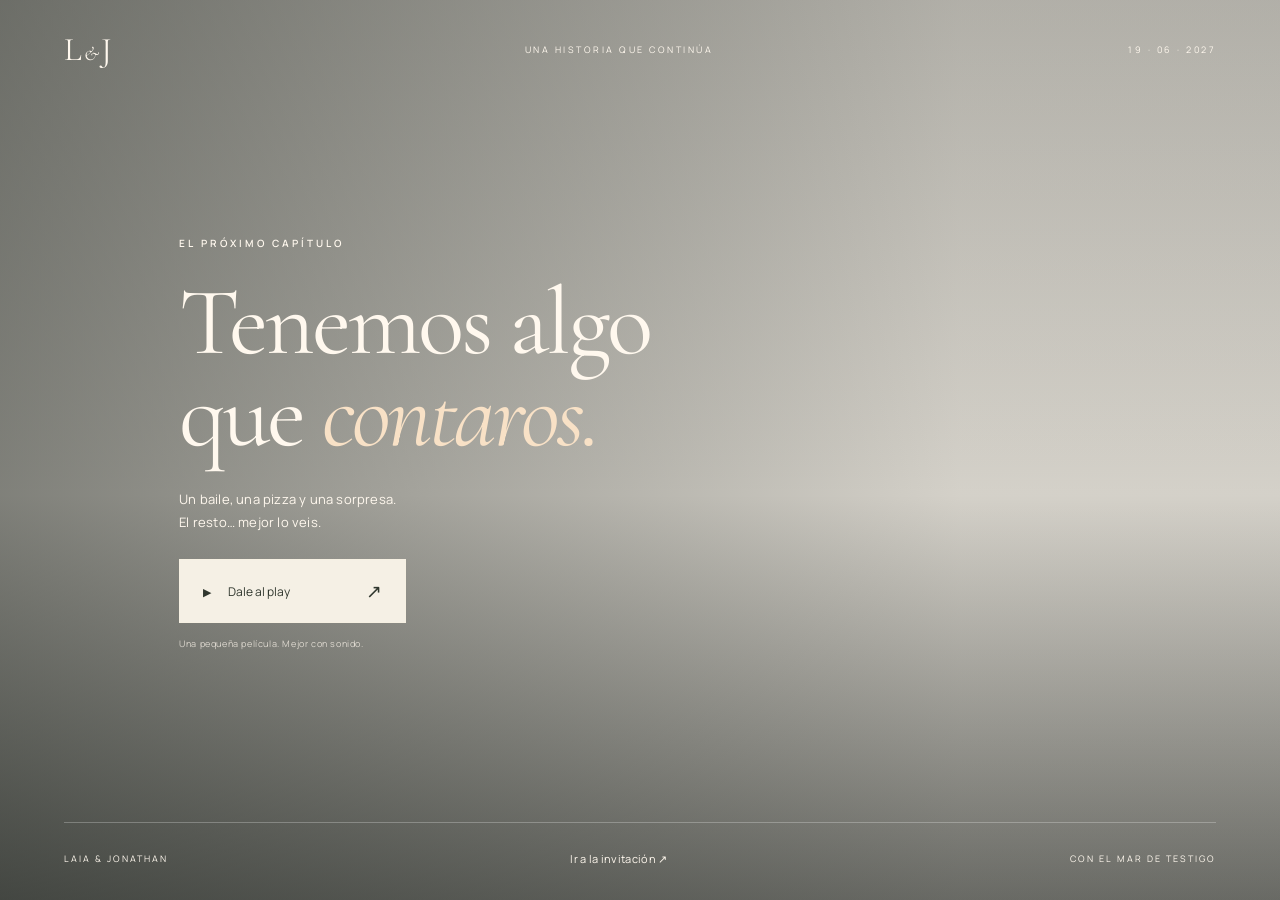
==== index.template.html @ 90f42633 "Preparar invitación para Vercel con vídeo de alta calidad" ====
<!doctype html>
<html lang="es">
<head>
  <meta charset="utf-8"><meta name="viewport" content="width=device-width,initial-scale=1">
  <title>¡Estáis invitados a una fiesta de cumpleaños!</title>
  <meta name="description" content="El 19 de junio de 2027 tenemos algo que celebrar. Entrad para descubrir todos los detalles. ¡Os esperamos!">
  <meta property="og:type" content="website">
  <meta property="og:locale" content="es_ES">
  <meta property="og:site_name" content="Una fiesta para recordar">
  <meta property="og:title" content="¡Estáis invitados a una fiesta de cumpleaños! 🎉">
  <meta property="og:description" content="El 19 de junio de 2027 tenemos algo que celebrar. Entrad para descubrir todos los detalles. ¡Os esperamos!">
  <meta property="og:url" content="__SITE_ORIGIN__/?fiesta=cumple">
  <meta property="og:image" content="__SITE_ORIGIN__/assets/fiesta-preview.jpg">
  <meta property="og:image:secure_url" content="__SITE_ORIGIN__/assets/fiesta-preview.jpg">
  <meta property="og:image:type" content="image/jpeg">
  <meta property="og:image:width" content="1200">
  <meta property="og:image:height" content="675">
  <meta property="og:image:alt" content="Una playa al atardecer: el escenario de una celebración especial.">
  <meta name="twitter:card" content="summary_large_image">
  <meta name="twitter:title" content="¡Estáis invitados a una fiesta de cumpleaños! 🎉">
  <meta name="twitter:description" content="El 19 de junio de 2027 tenemos algo que celebrar. Entrad para descubrir todos los detalles. ¡Os esperamos!">
  <meta name="twitter:image" content="__SITE_ORIGIN__/assets/fiesta-preview.jpg">
  <meta name="robots" content="noindex, nofollow">
  <meta name="theme-color" content="#292a23"><link rel="icon" href="data:image/svg+xml,%3Csvg xmlns='http://www.w3.org/2000/svg' viewBox='0 0 80 80'%3E%3Crect width='80' height='80' rx='40' fill='%23292a23'/%3E%3Ctext x='40' y='52' text-anchor='middle' font-family='serif' font-size='38' fill='%23f5efdf'%3ELJ%3C/text%3E%3C/svg%3E">
  <link rel="stylesheet" href="style.css"><script src="config.js" defer></script><script src="vendor/hls.min.js" defer></script><script src="app.js" defer></script>
</head>
<body>
<section class="welcome" id="welcome" aria-label="Bienvenida">
  <div class="shade"></div>
  <header class="intro-header"><a class="monogram" href="#" aria-label="Laia y Jonathan">L<span>&</span>J</a><span>UNA HISTORIA QUE CONTINÚA</span><span class="header-date">19 · 06 · 2027</span></header>
  <div class="intro-copy"><p class="eyebrow">EL PRÓXIMO CAPÍTULO</p><h1>Tenemos algo<br>que <em>contaros.</em></h1><p class="intro-description">Un baile, una pizza y una sorpresa.<br>El resto… mejor lo veis.</p><button class="play-button" id="start"><span class="play-icon" aria-hidden="true">▶</span> Dale al play <span class="button-arrow" aria-hidden="true">↗</span></button><p class="sound-note">Una pequeña película. Mejor con sonido.</p></div>
  <footer class="intro-footer"><span>LAIA & JONATHAN</span><button class="text-button" id="skip-intro">Ir a la invitación <span aria-hidden="true">↗</span></button><span class="footer-coordinate">CON EL MAR DE TESTIGO</span></footer>
</section>
<main id="invitation" hidden>
  <nav class="main-nav"><a class="monogram" href="#home" aria-label="Inicio">L<span>&</span>J</a><div><a href="#story">Nuestra historia</a><a href="#day">El gran día</a><button class="text-button" id="replay-nav">Ver película ↗</button></div></nav>
  <section class="announcement" id="home"><p class="eyebrow">AHORA SÍ, ES OFICIAL</p><h2>Laia <em>&</em><br>Jonathan</h2><div class="announcement-bottom"><span>Nos casamos.</span><p>Y de todas las cosas bonitas de ese día,<br>una será compartirlo con vosotros.</p></div><div class="date-line"><span>SÁBADO</span><strong>19.06.2027</strong><span>GUARDAD LA FECHA</span></div><a class="scroll-link" href="#story">Aquí empieza lo bueno ↓</a></section>
  <section class="story section" id="story"><div><p class="eyebrow">MUY NOSOTROS</p><h2>Un baile.<br>Una pizza.<br><em>Un sí para siempre.</em></h2></div><div class="story-text"><p>No necesitábamos un gran escenario. Solo la playa, algo que bailar y una pizza para compartir.</p><p>Así os lo queríamos contar. Y así queremos celebrar lo que viene: con alegría, con los nuestros y con muchas ganas de pasarlo bien.</p><button class="outline-button" id="replay-story">▶ Volver a ver nuestra película</button></div></section>
  <section class="photo-break" aria-label="Nuestra playa al atardecer"><p>Hay momentos que lo cambian todo.</p><span>ESTE ES UNO DE ELLOS.</span></section>
  <section class="day section" id="day"><p class="eyebrow">UNA FECHA, MUCHAS GANAS</p><h2>Nos vemos<br>el <em>19 de junio.</em></h2><div class="day-layout"><div class="calendar"><span>JUNIO 2027</span><strong>19</strong><span>SÁBADO</span><a class="outline-button" href="boda.ics" download>Guardar en el calendario ↗</a></div><div class="day-details"><article><span class="detail-number">01</span><div><h3>El lugar</h3><p id="venue-copy">Estamos preparando un día muy especial. Pronto os contaremos dónde lo celebraremos.</p><a id="map-link" class="detail-link" hidden target="_blank" rel="noopener">Cómo llegar ↗</a></div></article><article><span class="detail-number">02</span><div><h3>Un día para recordar</h3><div class="arrival-times"><div><strong>18:00</strong><span>Llegada de invitados</span></div><div><strong>18:30</strong><span>La ceremonia</span></div></div><p id="schedule-copy">El horario y la información para acompañarnos estarán aquí en cuanto lo tengamos todo listo.</p></div></article><article><span class="detail-number">03</span><div><h3>¿Nos acompañáis?</h3><p id="rsvp-copy">Más adelante podréis confirmar vuestra asistencia desde aquí. De momento, ¡reservad la fecha!</p><a id="rsvp-link" class="outline-button rsvp-button" hidden target="_blank" rel="noopener">¡Nos apuntamos! ↗</a></div></article></div></div></section>
  <footer class="closing"><p class="eyebrow">LO MEJOR ESTÁ POR VENIR</p><p class="closing-title">Con vosotros,<br><em>todavía mejor.</em></p><span>LAIA & JONATHAN · 19.06.2027</span><button class="text-button" id="back-cover">Volver al principio ↑</button></footer>
</main>
<dialog id="cinema" aria-label="Nuestra película"><div class="cinema-bar"><span>LAIA & JONATHAN · NUESTRA PELÍCULA</span><button id="close-cinema" aria-label="Cerrar vídeo">Cerrar ✕</button></div><div class="orientation" id="orientation"><div class="phone" aria-hidden="true">↻</div><p class="eyebrow">PONEOS CÓMODOS</p><h2>Girad el móvil.<br><em>Empieza lo nuestro.</em></h2><p>Mejor en horizontal y con el sonido activado.</p><button class="light-button" id="play-now">Ver la película ▶</button><button class="text-button" id="vertical">Continuar en vertical</button></div><div class="video-wrap" id="video-wrap" hidden><video id="film" controls playsinline preload="none" poster="assets/playa.png"></video><p class="video-error" id="video-error" hidden>La película todavía no está disponible. Pronto podréis verla aquí.</p></div><div class="cinema-next"><button class="text-button" id="continue">Descubrir la invitación →</button></div></dialog>
<noscript><div class="no-script">Laia y Jonathan · Nos casamos el 19 de junio de 2027. Activa JavaScript para ver la película y la invitación completa.</div></noscript>
</body></html>
---- style.css ----
@import url('https://fonts.googleapis.com/css2?family=Cormorant+Garamond:ital,wght@0,400;0,500;0,600;1,400;1,500&family=Manrope:wght@400;500;600;700&display=swap');
:root{--cream:#f5f1e8;--ink:#30372e;--muted:#77796e;--line:#d7d7c9;--serif:'Cormorant Garamond',Georgia,serif;--sans:'Manrope',Arial,sans-serif}*{box-sizing:border-box}html{scroll-behavior:smooth;scroll-padding-top:90px}body{margin:0;background:var(--cream);color:var(--ink);font-family:var(--sans);font-size:14px}button,a{-webkit-tap-highlight-color:transparent}button{font:inherit;cursor:pointer}a{color:inherit;text-decoration:none}button:focus-visible,a:focus-visible{outline:2px solid #bd8159;outline-offset:6px}button{border:0}button:disabled{opacity:.5}p{line-height:1.8}h1,h2,h3,p{margin-top:0}h1,h2,h3{font-weight:400}em{font-weight:400}.welcome{height:100svh;min-height:640px;position:relative;background:url('assets/playa.png') center/cover;color:#fff8ee;display:flex;flex-direction:column;justify-content:space-between;padding:30px 5vw 26px;isolation:isolate}.shade{position:absolute;inset:0;z-index:-1;background:linear-gradient(90deg,rgba(20,25,21,.52),rgba(23,24,22,.15) 75%),linear-gradient(0deg,rgba(16,21,18,.55),transparent 45%,rgba(20,24,20,.18))}.intro-header{display:flex;align-items:center;justify-content:space-between;font-size:9px;letter-spacing:2.5px}.monogram{font-family:var(--serif);font-size:33px;letter-spacing:-2px;white-space:nowrap}.monogram span{font-size:20px;font-style:italic;margin:0 4px}.intro-copy{margin:35px 0 30px 9vw;max-width:700px}.eyebrow{font-size:10px;letter-spacing:3px;font-weight:600;margin-bottom:25px}h1{font-family:var(--serif);font-size:clamp(68px,7.5vw,120px);line-height:.95;letter-spacing:-3px;margin-bottom:28px}h1 em{color:#f8e1c6}.intro-description{font-size:13px;line-height:1.8;letter-spacing:.2px;margin-bottom:25px}.play-button{display:flex;gap:17px;align-items:center;border:1px solid #f8efdb66;color:var(--ink);background:#f5f0e5;padding:18px 23px;min-width:227px;text-align:left;font-size:12px}.play-button:hover{background:#fff}.play-icon{font-size:11px}.button-arrow{margin-left:auto;font-size:19px}.sound-note{font-size:9px;letter-spacing:.6px;opacity:.75;margin-top:13px}.intro-footer{display:flex;justify-content:space-between;align-items:center;font-size:9px;letter-spacing:2px;border-top:1px solid #ffffff40;padding-top:20px}.text-button{background:transparent;color:inherit;padding:8px 0;font-size:11px;letter-spacing:.3px}.intro-footer .text-button{color:#fff8ee}.text-button:hover{text-decoration:underline;text-underline-offset:5px}.main-nav{display:flex;align-items:center;justify-content:space-between;padding:20px 6vw;border-bottom:1px solid var(--line);background:var(--cream)}.main-nav>div{display:flex;gap:28px;align-items:center;font-size:11px}.announcement{padding:85px 12vw 40px}.announcement>.eyebrow{text-align:center}.announcement h2{font-family:var(--serif);font-size:clamp(80px,12vw,170px);line-height:.86;letter-spacing:-4px;margin:45px 0 40px;text-align:center}.announcement h2 em{font-size:.68em;color:#a78462}.announcement-bottom{display:flex;justify-content:space-between;align-items:center;max-width:820px;margin:50px auto 45px}.announcement-bottom>span{font-family:var(--serif);font-size:35px;font-style:italic}.announcement-bottom p{font-size:12px;margin:0}.date-line{border-block:1px solid var(--line);padding:25px 0;display:flex;align-items:center;justify-content:space-between}.date-line span{font-size:9px;letter-spacing:2px}.date-line strong{font-family:var(--serif);font-size:43px;font-weight:400;letter-spacing:2px}.scroll-link{display:block;text-align:center;font-size:10px;margin:35px 0 0;color:var(--muted)}.section{padding:100px 12vw}.section h2{font-family:var(--serif);font-size:clamp(48px,5vw,75px);line-height:1.02;letter-spacing:-1.5px}.story{display:grid;grid-template-columns:1.1fr 1fr;gap:9vw}.story h2{margin-bottom:0}.story-text{padding-top:50px;font-size:13px;color:#62675c}.story-text p{max-width:400px}.outline-button{display:inline-flex;align-items:center;justify-content:center;padding:17px 22px;border:1px solid #a6ac9c;background:transparent;color:var(--ink);font-size:10px;margin-top:17px}.outline-button:hover{background:#e8e9de}.photo-break{height:480px;background:linear-gradient(#1b241c20,#1b241c66),url('assets/playa.png') center 48%/cover;display:flex;flex-direction:column;justify-content:flex-end;align-items:center;color:#fff5e7;padding:50px 20px}.photo-break p{font-family:var(--serif);font-size:clamp(29px,3.5vw,52px);margin-bottom:13px;font-style:italic}.photo-break span{font-size:9px;letter-spacing:3px}.day>.eyebrow{color:var(--muted)}.day-layout{display:grid;grid-template-columns:1fr 1.3fr;gap:10vw;margin-top:50px}.calendar{border:1px solid var(--line);display:flex;flex-direction:column;align-items:center;padding:35px 22px;align-self:start}.calendar>span{font-size:10px;letter-spacing:3px}.calendar strong{font-family:var(--serif);font-size:140px;line-height:1.25;font-weight:400}.calendar .outline-button{margin-top:30px}.day-details article{display:flex;gap:20px;border-bottom:1px solid var(--line);padding:25px 0}.day-details article:first-child{padding-top:0}.detail-number{font-family:var(--serif);font-style:italic;font-size:20px;color:#999e8f}.day-details h3{font-family:var(--serif);font-size:29px;margin-bottom:10px}.day-details p{font-size:12px;color:#73796b;margin-bottom:0}.detail-link{display:inline-block;margin-top:15px;border-bottom:1px solid;font-size:11px}.closing{background:#303a30;color:var(--cream);padding:70px 20px 35px;text-align:center}.closing-title{font-family:var(--serif);font-size:clamp(50px,7vw,90px);line-height:1;margin-bottom:40px}.closing>span{display:block;font-size:9px;letter-spacing:3px}.closing .text-button{display:block;margin:30px auto 0;font-size:9px;color:#bbc3b4}dialog{border:0;padding:0;width:100vw;max-width:none;height:100dvh;max-height:none;color:var(--cream);background:#171d18;margin:0}dialog::backdrop{background:#171d18}.cinema-bar{position:absolute;top:0;width:100%;padding:24px 5vw;display:flex;justify-content:space-between;align-items:center;font-size:9px;letter-spacing:1.5px;z-index:2}.cinema-bar button{color:inherit;background:none;font-size:11px;padding:10px}.orientation{height:100%;display:flex;flex-direction:column;align-items:center;justify-content:center;text-align:center;padding:75px 20px}.phone{width:37px;height:60px;border:1px solid #b8bea6;border-radius:7px;margin-bottom:28px;display:grid;place-items:center;font-size:24px;transform:rotate(90deg)}.orientation .eyebrow{font-size:8px;margin-bottom:20px}.orientation h2{font-family:var(--serif);font-size:clamp(38px,5vw,65px);line-height:1.05;margin-bottom:20px}.orientation>p:not(.eyebrow){font-size:11px;color:#b1b6aa}.light-button{background:var(--cream);color:var(--ink);padding:16px 24px;margin:15px 0}.orientation>.text-button{font-size:10px;color:#a9afa2}.video-wrap{height:100%;padding:70px 4vw 65px;position:relative}.video-wrap video{display:block;width:100%;height:100%;object-fit:contain}.video-error{position:absolute;bottom:80px;left:10%;right:10%;text-align:center;background:#171d18e8;padding:25px;font-size:13px}.cinema-next{position:absolute;bottom:15px;left:0;width:100%;text-align:center}.no-script{position:fixed;bottom:0;background:var(--cream);color:var(--ink);padding:20px}[hidden]{display:none!important}body.modal-open{overflow:hidden}@media(max-width:700px){.welcome{padding:22px 25px;min-height:590px;background-position:37% center}.shade{background:linear-gradient(90deg,#151e1850,#151e1820),linear-gradient(0deg,#15201990,transparent 80%)}.intro-header>span:not(.header-date){display:none}.intro-header{font-size:8px}.intro-copy{margin:40px 0 30px}.intro-copy h1{font-size:68px;letter-spacing:-2px}.intro-description{font-size:12px}.intro-footer{font-size:8px;letter-spacing:1px}.footer-coordinate{display:none}.play-button{padding:17px 20px}.main-nav{padding:17px 23px}.main-nav>div{gap:17px;font-size:10px}.main-nav>div>a:first-child{display:none}.main-nav .text-button{font-size:10px}.announcement{padding:65px 25px 25px}.announcement h2{font-size:91px;letter-spacing:-2px}.announcement-bottom{display:block;text-align:center;margin:35px 0}.announcement-bottom>span{display:block;font-size:30px;margin-bottom:15px}.announcement-bottom p{font-size:11px}.date-line{gap:10px;padding:22px 0}.date-line strong{font-size:31px;letter-spacing:0}.date-line span{font-size:7px;letter-spacing:1px}.section{padding:65px 27px}.story{grid-template-columns:1fr;gap:30px}.story-text{padding-top:0}.story-text p{max-width:none}.section h2{font-size:51px}.photo-break{height:340px;background-position:35% center;text-align:center;padding:35px 20px}.photo-break p{font-size:32px;line-height:1.1}.day-layout{grid-template-columns:1fr;gap:40px}.calendar{max-width:340px;width:100%;margin:auto}.closing{padding-top:55px}.cinema-bar{font-size:7px;letter-spacing:1px}.video-wrap{padding-inline:0}.video-error{left:5%;right:5%;font-size:11px}}@media(max-height:500px) and (orientation:landscape){.welcome{min-height:500px}.orientation{padding:55px 20px 45px}.orientation .phone{display:none}.orientation .eyebrow{margin-bottom:10px}.orientation h2{font-size:32px;margin-bottom:8px}.orientation .light-button{margin:0;padding:12px 20px}.orientation>p:not(.eyebrow){margin-bottom:10px}.cinema-bar{padding:8px 20px}.video-wrap{padding:42px 0}.cinema-next{bottom:3px}}@media(prefers-reduced-motion:reduce){html{scroll-behavior:auto}}
.video-wrap{padding-bottom:115px}.video-quality{position:absolute;bottom:60px;left:4vw;right:4vw;display:flex;align-items:center;justify-content:center;gap:16px;flex-wrap:wrap;font-size:10px;color:#c8cebf}.video-quality label{font-size:9px}.video-quality select{font:inherit;color:#f5f1e8;background:#303a30;border:1px solid #75816e;border-radius:0;padding:9px;max-width:100%}.video-quality a{text-decoration:underline;text-underline-offset:4px}.video-quality [role=status]:not(:empty){width:100%;text-align:center;font-size:9px}.video-error{bottom:135px}@media(max-width:700px){.video-quality{gap:10px;bottom:65px}.video-quality label{display:none}.video-wrap{padding-bottom:155px}.video-error{bottom:165px}}@media(max-height:500px) and (orientation:landscape){.video-wrap{padding-bottom:100px}.video-quality{bottom:36px;gap:10px}.video-quality label{display:none}.video-quality select{padding:4px}.video-quality [role=status]:not(:empty){font-size:8px}.video-error{bottom:105px}}
.arrival-times{display:flex;gap:32px;margin:20px 0}.arrival-times>div{display:flex;flex-direction:column;gap:5px}.arrival-times strong{font-family:var(--serif);font-size:38px;font-weight:400;line-height:1}.arrival-times span{font-size:10px;color:#73796b}.rsvp-button{background:var(--ink);color:var(--cream);border-color:var(--ink);font-size:12px;min-height:48px;padding:16px 25px;letter-spacing:.3px}.rsvp-button:hover{background:#46503e}
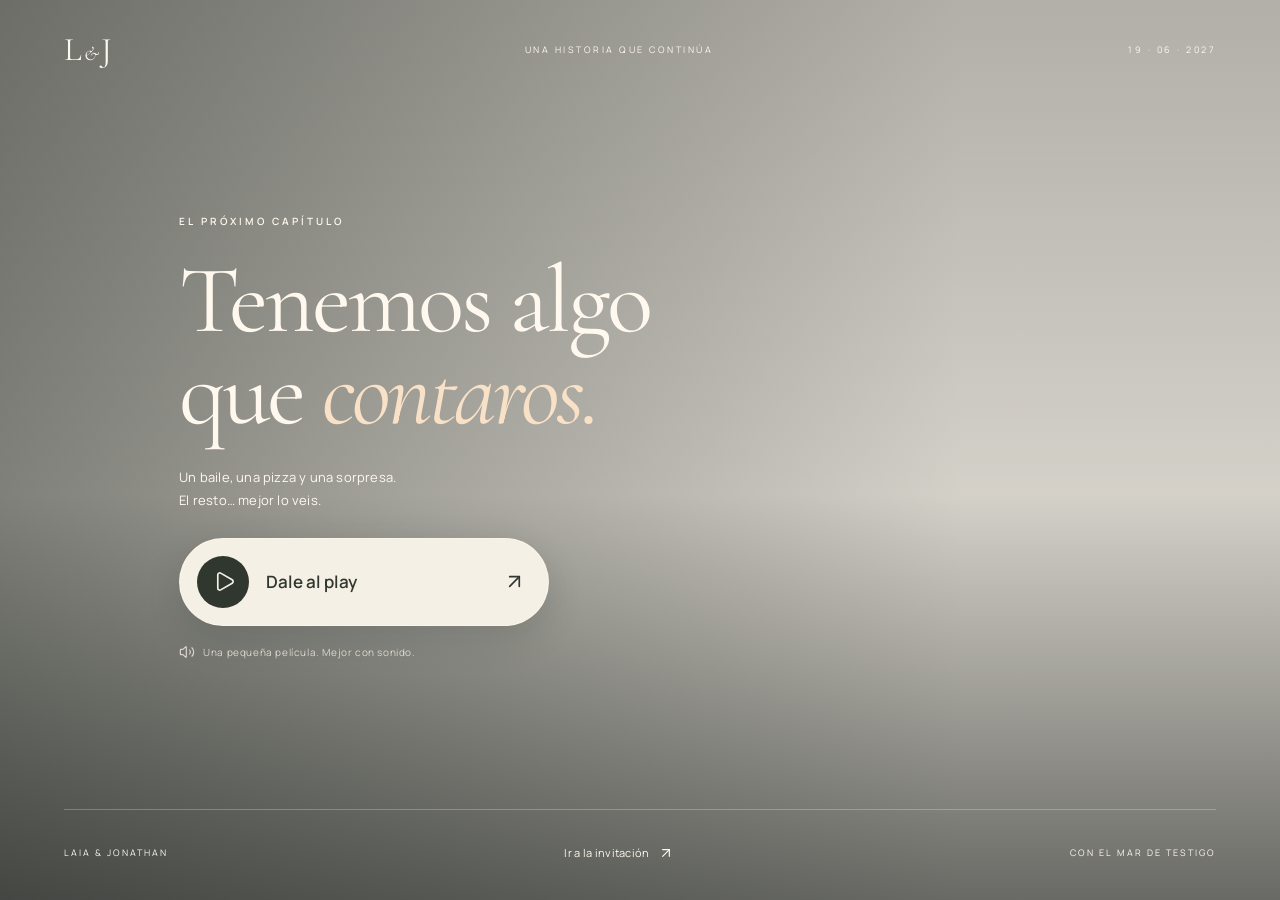
==== commit 5a2e3793: "Mejorar botones e iconos y reproducir el vídeo a pantalla completa" ====
--- a/index.template.html
+++ b/index.template.html
@@ -28,17 +28,17 @@
 <section class="welcome" id="welcome" aria-label="Bienvenida">
   <div class="shade"></div>
   <header class="intro-header"><a class="monogram" href="#" aria-label="Laia y Jonathan">L<span>&</span>J</a><span>UNA HISTORIA QUE CONTINÚA</span><span class="header-date">19 · 06 · 2027</span></header>
-  <div class="intro-copy"><p class="eyebrow">EL PRÓXIMO CAPÍTULO</p><h1>Tenemos algo<br>que <em>contaros.</em></h1><p class="intro-description">Un baile, una pizza y una sorpresa.<br>El resto… mejor lo veis.</p><button class="play-button" id="start"><span class="play-icon" aria-hidden="true">▶</span> Dale al play <span class="button-arrow" aria-hidden="true">↗</span></button><p class="sound-note">Una pequeña película. Mejor con sonido.</p></div>
-  <footer class="intro-footer"><span>LAIA & JONATHAN</span><button class="text-button" id="skip-intro">Ir a la invitación <span aria-hidden="true">↗</span></button><span class="footer-coordinate">CON EL MAR DE TESTIGO</span></footer>
+  <div class="intro-copy"><p class="eyebrow">EL PRÓXIMO CAPÍTULO</p><h1>Tenemos algo<br>que <em>contaros.</em></h1><p class="intro-description">Un baile, una pizza y una sorpresa.<br>El resto… mejor lo veis.</p><button class="play-button" id="start"><span class="play-disc"><svg xmlns="http://www.w3.org/2000/svg" width="24" height="24" viewBox="0 0 24 24" fill="none" stroke="currentColor" stroke-width="1.75" stroke-linecap="round" stroke-linejoin="round" class="icon icon-play " aria-hidden="true" focusable="false"><path d="M5 5a2 2 0 0 1 3.008-1.728l11.997 6.998a2 2 0 0 1 .003 3.458l-12 7A2 2 0 0 1 5 19z" /></svg></span><span class="play-text">Dale al play</span><span class="button-arrow"><svg xmlns="http://www.w3.org/2000/svg" width="24" height="24" viewBox="0 0 24 24" fill="none" stroke="currentColor" stroke-width="1.75" stroke-linecap="round" stroke-linejoin="round" class="icon icon-arrow-up-right " aria-hidden="true" focusable="false"><path d="M7 7h10v10" /> <path d="M7 17 17 7" /></svg></span></button><p class="sound-note"><svg xmlns="http://www.w3.org/2000/svg" width="24" height="24" viewBox="0 0 24 24" fill="none" stroke="currentColor" stroke-width="1.75" stroke-linecap="round" stroke-linejoin="round" class="icon icon-volume-2 " aria-hidden="true" focusable="false"><path d="M11 4.702a.705.705 0 0 0-1.203-.498L6.413 7.587A1.4 1.4 0 0 1 5.416 8H3a1 1 0 0 0-1 1v6a1 1 0 0 0 1 1h2.416a1.4 1.4 0 0 1 .997.413l3.383 3.384A.705.705 0 0 0 11 19.298z" /> <path d="M16 9a5 5 0 0 1 0 6" /> <path d="M19.364 18.364a9 9 0 0 0 0-12.728" /></svg><span>Una pequeña película. Mejor con sonido.</span></p></div>
+  <footer class="intro-footer"><span>LAIA & JONATHAN</span><button class="text-button" id="skip-intro">Ir a la invitación <span aria-hidden="true"><svg xmlns="http://www.w3.org/2000/svg" width="24" height="24" viewBox="0 0 24 24" fill="none" stroke="currentColor" stroke-width="1.75" stroke-linecap="round" stroke-linejoin="round" class="icon icon-arrow-up-right " aria-hidden="true" focusable="false"><path d="M7 7h10v10" /> <path d="M7 17 17 7" /></svg></span></button><span class="footer-coordinate">CON EL MAR DE TESTIGO</span></footer>
 </section>
 <main id="invitation" hidden>
-  <nav class="main-nav"><a class="monogram" href="#home" aria-label="Inicio">L<span>&</span>J</a><div><a href="#story">Nuestra historia</a><a href="#day">El gran día</a><button class="text-button" id="replay-nav">Ver película ↗</button></div></nav>
-  <section class="announcement" id="home"><p class="eyebrow">AHORA SÍ, ES OFICIAL</p><h2>Laia <em>&</em><br>Jonathan</h2><div class="announcement-bottom"><span>Nos casamos.</span><p>Y de todas las cosas bonitas de ese día,<br>una será compartirlo con vosotros.</p></div><div class="date-line"><span>SÁBADO</span><strong>19.06.2027</strong><span>GUARDAD LA FECHA</span></div><a class="scroll-link" href="#story">Aquí empieza lo bueno ↓</a></section>
-  <section class="story section" id="story"><div><p class="eyebrow">MUY NOSOTROS</p><h2>Un baile.<br>Una pizza.<br><em>Un sí para siempre.</em></h2></div><div class="story-text"><p>No necesitábamos un gran escenario. Solo la playa, algo que bailar y una pizza para compartir.</p><p>Así os lo queríamos contar. Y así queremos celebrar lo que viene: con alegría, con los nuestros y con muchas ganas de pasarlo bien.</p><button class="outline-button" id="replay-story">▶ Volver a ver nuestra película</button></div></section>
+  <nav class="main-nav"><a class="monogram" href="#home" aria-label="Inicio">L<span>&</span>J</a><div><a href="#story">Nuestra historia</a><a href="#day">El gran día</a><button class="text-button" id="replay-nav"><svg xmlns="http://www.w3.org/2000/svg" width="24" height="24" viewBox="0 0 24 24" fill="none" stroke="currentColor" stroke-width="1.75" stroke-linecap="round" stroke-linejoin="round" class="icon icon-rotate-ccw " aria-hidden="true" focusable="false"><path d="M3 12a9 9 0 1 0 9-9 9.75 9.75 0 0 0-6.74 2.74L3 8" /> <path d="M3 3v5h5" /></svg><span>Ver película</span></button></div></nav>
+  <section class="announcement" id="home"><p class="eyebrow">AHORA SÍ, ES OFICIAL</p><h2>Laia <em>&</em><br>Jonathan</h2><div class="announcement-bottom"><span>Nos casamos.</span><p>Y de todas las cosas bonitas de ese día,<br>una será compartirlo con vosotros.</p></div><div class="date-line"><span>SÁBADO</span><strong>19.06.2027</strong><span>GUARDAD LA FECHA</span></div><a class="scroll-link" href="#story"><span>Aquí empieza lo bueno</span><svg xmlns="http://www.w3.org/2000/svg" width="24" height="24" viewBox="0 0 24 24" fill="none" stroke="currentColor" stroke-width="1.75" stroke-linecap="round" stroke-linejoin="round" class="icon icon-arrow-down " aria-hidden="true" focusable="false"><path d="M12 5v14" /> <path d="m19 12-7 7-7-7" /></svg></a></section>
+  <section class="story section" id="story"><div><p class="eyebrow">MUY NOSOTROS</p><h2>Un baile.<br>Una pizza.<br><em>Un sí para siempre.</em></h2></div><div class="story-text"><p>No necesitábamos un gran escenario. Solo la playa, algo que bailar y una pizza para compartir.</p><p>Así os lo queríamos contar. Y así queremos celebrar lo que viene: con alegría, con los nuestros y con muchas ganas de pasarlo bien.</p><button class="outline-button" id="replay-story"><svg xmlns="http://www.w3.org/2000/svg" width="24" height="24" viewBox="0 0 24 24" fill="none" stroke="currentColor" stroke-width="1.75" stroke-linecap="round" stroke-linejoin="round" class="icon icon-rotate-ccw " aria-hidden="true" focusable="false"><path d="M3 12a9 9 0 1 0 9-9 9.75 9.75 0 0 0-6.74 2.74L3 8" /> <path d="M3 3v5h5" /></svg><span>Volver a ver nuestra película</span></button></div></section>
   <section class="photo-break" aria-label="Nuestra playa al atardecer"><p>Hay momentos que lo cambian todo.</p><span>ESTE ES UNO DE ELLOS.</span></section>
-  <section class="day section" id="day"><p class="eyebrow">UNA FECHA, MUCHAS GANAS</p><h2>Nos vemos<br>el <em>19 de junio.</em></h2><div class="day-layout"><div class="calendar"><span>JUNIO 2027</span><strong>19</strong><span>SÁBADO</span><a class="outline-button" href="boda.ics" download>Guardar en el calendario ↗</a></div><div class="day-details"><article><span class="detail-number">01</span><div><h3>El lugar</h3><p id="venue-copy">Estamos preparando un día muy especial. Pronto os contaremos dónde lo celebraremos.</p><a id="map-link" class="detail-link" hidden target="_blank" rel="noopener">Cómo llegar ↗</a></div></article><article><span class="detail-number">02</span><div><h3>Un día para recordar</h3><div class="arrival-times"><div><strong>18:00</strong><span>Llegada de invitados</span></div><div><strong>18:30</strong><span>La ceremonia</span></div></div><p id="schedule-copy">El horario y la información para acompañarnos estarán aquí en cuanto lo tengamos todo listo.</p></div></article><article><span class="detail-number">03</span><div><h3>¿Nos acompañáis?</h3><p id="rsvp-copy">Más adelante podréis confirmar vuestra asistencia desde aquí. De momento, ¡reservad la fecha!</p><a id="rsvp-link" class="outline-button rsvp-button" hidden target="_blank" rel="noopener">¡Nos apuntamos! ↗</a></div></article></div></div></section>
-  <footer class="closing"><p class="eyebrow">LO MEJOR ESTÁ POR VENIR</p><p class="closing-title">Con vosotros,<br><em>todavía mejor.</em></p><span>LAIA & JONATHAN · 19.06.2027</span><button class="text-button" id="back-cover">Volver al principio ↑</button></footer>
+  <section class="day section" id="day"><p class="eyebrow">UNA FECHA, MUCHAS GANAS</p><h2>Nos vemos<br>el <em>19 de junio.</em></h2><div class="day-layout"><div class="calendar"><span>JUNIO 2027</span><strong>19</strong><span>SÁBADO</span><a class="outline-button" href="boda.ics" download><svg xmlns="http://www.w3.org/2000/svg" width="24" height="24" viewBox="0 0 24 24" fill="none" stroke="currentColor" stroke-width="1.75" stroke-linecap="round" stroke-linejoin="round" class="icon icon-calendar-days " aria-hidden="true" focusable="false"><path d="M8 2v3" /> <path d="M16 2v3" /> <rect x="3" y="3" width="18" height="18" rx="2" /> <path d="M3 9h18" /> <path d="M8 13h.01" /> <path d="M12 13h.01" /> <path d="M16 13h.01" /> <path d="M8 17h.01" /> <path d="M12 17h.01" /> <path d="M16 17h.01" /></svg><span>Guardar en el calendario</span><svg xmlns="http://www.w3.org/2000/svg" width="24" height="24" viewBox="0 0 24 24" fill="none" stroke="currentColor" stroke-width="1.75" stroke-linecap="round" stroke-linejoin="round" class="icon icon-arrow-up-right " aria-hidden="true" focusable="false"><path d="M7 7h10v10" /> <path d="M7 17 17 7" /></svg></a></div><div class="day-details"><article><span class="detail-number">01</span><div><h3>El lugar</h3><p id="venue-copy">Estamos preparando un día muy especial. Pronto os contaremos dónde lo celebraremos.</p><a id="map-link" class="detail-link" hidden target="_blank" rel="noopener"><svg xmlns="http://www.w3.org/2000/svg" width="24" height="24" viewBox="0 0 24 24" fill="none" stroke="currentColor" stroke-width="1.75" stroke-linecap="round" stroke-linejoin="round" class="icon icon-map-pin " aria-hidden="true" focusable="false"><path d="M20 10c0 4.993-5.539 10.193-7.399 11.799a1 1 0 0 1-1.202 0C9.539 20.193 4 14.993 4 10a8 8 0 0 1 16 0" /> <circle cx="12" cy="10" r="3" /></svg><span>Cómo llegar</span><svg xmlns="http://www.w3.org/2000/svg" width="24" height="24" viewBox="0 0 24 24" fill="none" stroke="currentColor" stroke-width="1.75" stroke-linecap="round" stroke-linejoin="round" class="icon icon-arrow-up-right " aria-hidden="true" focusable="false"><path d="M7 7h10v10" /> <path d="M7 17 17 7" /></svg></a></div></article><article><span class="detail-number">02</span><div><h3>Un día para recordar</h3><div class="arrival-times"><div><strong>18:00</strong><span>Llegada de invitados</span></div><div><strong>18:30</strong><span>La ceremonia</span></div></div><p id="schedule-copy">El horario y la información para acompañarnos estarán aquí en cuanto lo tengamos todo listo.</p></div></article><article><span class="detail-number">03</span><div><h3>¿Nos acompañáis?</h3><p id="rsvp-copy">Más adelante podréis confirmar vuestra asistencia desde aquí. De momento, ¡reservad la fecha!</p><a id="rsvp-link" class="outline-button rsvp-button" hidden target="_blank" rel="noopener"><svg xmlns="http://www.w3.org/2000/svg" width="24" height="24" viewBox="0 0 24 24" fill="none" stroke="currentColor" stroke-width="1.75" stroke-linecap="round" stroke-linejoin="round" class="icon icon-message-circle " aria-hidden="true" focusable="false"><path d="M2.992 16.342a2 2 0 0 1 .094 1.167l-1.065 3.29a1 1 0 0 0 1.236 1.168l3.413-.998a2 2 0 0 1 1.099.092 10 10 0 1 0-4.777-4.719" /></svg><span>¡Nos apuntamos!</span><svg xmlns="http://www.w3.org/2000/svg" width="24" height="24" viewBox="0 0 24 24" fill="none" stroke="currentColor" stroke-width="1.75" stroke-linecap="round" stroke-linejoin="round" class="icon icon-arrow-up-right " aria-hidden="true" focusable="false"><path d="M7 7h10v10" /> <path d="M7 17 17 7" /></svg></a></div></article></div></div></section>
+  <footer class="closing"><p class="eyebrow">LO MEJOR ESTÁ POR VENIR</p><p class="closing-title">Con vosotros,<br><em>todavía mejor.</em></p><span>LAIA & JONATHAN · 19.06.2027</span><button class="text-button" id="back-cover"><span>Volver al principio</span><svg xmlns="http://www.w3.org/2000/svg" width="24" height="24" viewBox="0 0 24 24" fill="none" stroke="currentColor" stroke-width="1.75" stroke-linecap="round" stroke-linejoin="round" class="icon icon-arrow-up " aria-hidden="true" focusable="false"><path d="m5 12 7-7 7 7" /> <path d="M12 19V5" /></svg></button></footer>
 </main>
-<dialog id="cinema" aria-label="Nuestra película"><div class="cinema-bar"><span>LAIA & JONATHAN · NUESTRA PELÍCULA</span><button id="close-cinema" aria-label="Cerrar vídeo">Cerrar ✕</button></div><div class="orientation" id="orientation"><div class="phone" aria-hidden="true">↻</div><p class="eyebrow">PONEOS CÓMODOS</p><h2>Girad el móvil.<br><em>Empieza lo nuestro.</em></h2><p>Mejor en horizontal y con el sonido activado.</p><button class="light-button" id="play-now">Ver la película ▶</button><button class="text-button" id="vertical">Continuar en vertical</button></div><div class="video-wrap" id="video-wrap" hidden><video id="film" controls playsinline preload="none" poster="assets/playa.png"></video><p class="video-error" id="video-error" hidden>La película todavía no está disponible. Pronto podréis verla aquí.</p></div><div class="cinema-next"><button class="text-button" id="continue">Descubrir la invitación →</button></div></dialog>
+<dialog id="cinema" aria-label="Nuestra película"><div class="cinema-bar"><span>LAIA & JONATHAN · NUESTRA PELÍCULA</span><button id="close-cinema" aria-label="Cerrar vídeo"><span>Cerrar</span><svg xmlns="http://www.w3.org/2000/svg" width="24" height="24" viewBox="0 0 24 24" fill="none" stroke="currentColor" stroke-width="1.75" stroke-linecap="round" stroke-linejoin="round" class="icon icon-x " aria-hidden="true" focusable="false"><path d="M18 6 6 18" /> <path d="m6 6 12 12" /></svg></button></div><div class="orientation" id="orientation"><div class="turn-phone" aria-hidden="true"><svg xmlns="http://www.w3.org/2000/svg" width="24" height="24" viewBox="0 0 24 24" fill="none" stroke="currentColor" stroke-width="1.75" stroke-linecap="round" stroke-linejoin="round" class="icon icon-smartphone phone-outline" aria-hidden="true" focusable="false"><rect width="14" height="20" x="5" y="2" rx="2" ry="2" /> <path d="M12 18h.01" /></svg><svg xmlns="http://www.w3.org/2000/svg" width="24" height="24" viewBox="0 0 24 24" fill="none" stroke="currentColor" stroke-width="1.75" stroke-linecap="round" stroke-linejoin="round" class="icon icon-rotate-ccw phone-rotation" aria-hidden="true" focusable="false"><path d="M3 12a9 9 0 1 0 9-9 9.75 9.75 0 0 0-6.74 2.74L3 8" /> <path d="M3 3v5h5" /></svg></div><p class="eyebrow">PONEOS CÓMODOS</p><h2>Girad el móvil.<br><em>Empieza lo nuestro.</em></h2><p id="orientation-note">Mejor en horizontal y con el sonido activado.</p><button class="light-button" id="play-now"><span class="play-now-label">Ver la película</span><svg xmlns="http://www.w3.org/2000/svg" width="24" height="24" viewBox="0 0 24 24" fill="none" stroke="currentColor" stroke-width="1.75" stroke-linecap="round" stroke-linejoin="round" class="icon icon-play " aria-hidden="true" focusable="false"><path d="M5 5a2 2 0 0 1 3.008-1.728l11.997 6.998a2 2 0 0 1 .003 3.458l-12 7A2 2 0 0 1 5 19z" /></svg></button><button class="text-button" id="vertical">Continuar en vertical</button></div><div class="video-wrap" id="video-wrap" hidden><video id="film" controls preload="metadata" poster="assets/playa.png"></video><p class="video-error" id="video-error" hidden>La película todavía no está disponible. Pronto podréis verla aquí.</p></div><div class="cinema-next"><button class="text-button" id="continue"><span>Descubrir la invitación</span><svg xmlns="http://www.w3.org/2000/svg" width="24" height="24" viewBox="0 0 24 24" fill="none" stroke="currentColor" stroke-width="1.75" stroke-linecap="round" stroke-linejoin="round" class="icon icon-arrow-right " aria-hidden="true" focusable="false"><path d="M5 12h14" /> <path d="m12 5 7 7-7 7" /></svg></button></div></dialog>
 <noscript><div class="no-script">Laia y Jonathan · Nos casamos el 19 de junio de 2027. Activa JavaScript para ver la película y la invitación completa.</div></noscript>
 </body></html>
--- a/style.css
+++ b/style.css
@@ -2,3 +2,5 @@
 :root{--cream:#f5f1e8;--ink:#30372e;--muted:#77796e;--line:#d7d7c9;--serif:'Cormorant Garamond',Georgia,serif;--sans:'Manrope',Arial,sans-serif}*{box-sizing:border-box}html{scroll-behavior:smooth;scroll-padding-top:90px}body{margin:0;background:var(--cream);color:var(--ink);font-family:var(--sans);font-size:14px}button,a{-webkit-tap-highlight-color:transparent}button{font:inherit;cursor:pointer}a{color:inherit;text-decoration:none}button:focus-visible,a:focus-visible{outline:2px solid #bd8159;outline-offset:6px}button{border:0}button:disabled{opacity:.5}p{line-height:1.8}h1,h2,h3,p{margin-top:0}h1,h2,h3{font-weight:400}em{font-weight:400}.welcome{height:100svh;min-height:640px;position:relative;background:url('assets/playa.png') center/cover;color:#fff8ee;display:flex;flex-direction:column;justify-content:space-between;padding:30px 5vw 26px;isolation:isolate}.shade{position:absolute;inset:0;z-index:-1;background:linear-gradient(90deg,rgba(20,25,21,.52),rgba(23,24,22,.15) 75%),linear-gradient(0deg,rgba(16,21,18,.55),transparent 45%,rgba(20,24,20,.18))}.intro-header{display:flex;align-items:center;justify-content:space-between;font-size:9px;letter-spacing:2.5px}.monogram{font-family:var(--serif);font-size:33px;letter-spacing:-2px;white-space:nowrap}.monogram span{font-size:20px;font-style:italic;margin:0 4px}.intro-copy{margin:35px 0 30px 9vw;max-width:700px}.eyebrow{font-size:10px;letter-spacing:3px;font-weight:600;margin-bottom:25px}h1{font-family:var(--serif);font-size:clamp(68px,7.5vw,120px);line-height:.95;letter-spacing:-3px;margin-bottom:28px}h1 em{color:#f8e1c6}.intro-description{font-size:13px;line-height:1.8;letter-spacing:.2px;margin-bottom:25px}.play-button{display:flex;gap:17px;align-items:center;border:1px solid #f8efdb66;color:var(--ink);background:#f5f0e5;padding:18px 23px;min-width:227px;text-align:left;font-size:12px}.play-button:hover{background:#fff}.play-icon{font-size:11px}.button-arrow{margin-left:auto;font-size:19px}.sound-note{font-size:9px;letter-spacing:.6px;opacity:.75;margin-top:13px}.intro-footer{display:flex;justify-content:space-between;align-items:center;font-size:9px;letter-spacing:2px;border-top:1px solid #ffffff40;padding-top:20px}.text-button{background:transparent;color:inherit;padding:8px 0;font-size:11px;letter-spacing:.3px}.intro-footer .text-button{color:#fff8ee}.text-button:hover{text-decoration:underline;text-underline-offset:5px}.main-nav{display:flex;align-items:center;justify-content:space-between;padding:20px 6vw;border-bottom:1px solid var(--line);background:var(--cream)}.main-nav>div{display:flex;gap:28px;align-items:center;font-size:11px}.announcement{padding:85px 12vw 40px}.announcement>.eyebrow{text-align:center}.announcement h2{font-family:var(--serif);font-size:clamp(80px,12vw,170px);line-height:.86;letter-spacing:-4px;margin:45px 0 40px;text-align:center}.announcement h2 em{font-size:.68em;color:#a78462}.announcement-bottom{display:flex;justify-content:space-between;align-items:center;max-width:820px;margin:50px auto 45px}.announcement-bottom>span{font-family:var(--serif);font-size:35px;font-style:italic}.announcement-bottom p{font-size:12px;margin:0}.date-line{border-block:1px solid var(--line);padding:25px 0;display:flex;align-items:center;justify-content:space-between}.date-line span{font-size:9px;letter-spacing:2px}.date-line strong{font-family:var(--serif);font-size:43px;font-weight:400;letter-spacing:2px}.scroll-link{display:block;text-align:center;font-size:10px;margin:35px 0 0;color:var(--muted)}.section{padding:100px 12vw}.section h2{font-family:var(--serif);font-size:clamp(48px,5vw,75px);line-height:1.02;letter-spacing:-1.5px}.story{display:grid;grid-template-columns:1.1fr 1fr;gap:9vw}.story h2{margin-bottom:0}.story-text{padding-top:50px;font-size:13px;color:#62675c}.story-text p{max-width:400px}.outline-button{display:inline-flex;align-items:center;justify-content:center;padding:17px 22px;border:1px solid #a6ac9c;background:transparent;color:var(--ink);font-size:10px;margin-top:17px}.outline-button:hover{background:#e8e9de}.photo-break{height:480px;background:linear-gradient(#1b241c20,#1b241c66),url('assets/playa.png') center 48%/cover;display:flex;flex-direction:column;justify-content:flex-end;align-items:center;color:#fff5e7;padding:50px 20px}.photo-break p{font-family:var(--serif);font-size:clamp(29px,3.5vw,52px);margin-bottom:13px;font-style:italic}.photo-break span{font-size:9px;letter-spacing:3px}.day>.eyebrow{color:var(--muted)}.day-layout{display:grid;grid-template-columns:1fr 1.3fr;gap:10vw;margin-top:50px}.calendar{border:1px solid var(--line);display:flex;flex-direction:column;align-items:center;padding:35px 22px;align-self:start}.calendar>span{font-size:10px;letter-spacing:3px}.calendar strong{font-family:var(--serif);font-size:140px;line-height:1.25;font-weight:400}.calendar .outline-button{margin-top:30px}.day-details article{display:flex;gap:20px;border-bottom:1px solid var(--line);padding:25px 0}.day-details article:first-child{padding-top:0}.detail-number{font-family:var(--serif);font-style:italic;font-size:20px;color:#999e8f}.day-details h3{font-family:var(--serif);font-size:29px;margin-bottom:10px}.day-details p{font-size:12px;color:#73796b;margin-bottom:0}.detail-link{display:inline-block;margin-top:15px;border-bottom:1px solid;font-size:11px}.closing{background:#303a30;color:var(--cream);padding:70px 20px 35px;text-align:center}.closing-title{font-family:var(--serif);font-size:clamp(50px,7vw,90px);line-height:1;margin-bottom:40px}.closing>span{display:block;font-size:9px;letter-spacing:3px}.closing .text-button{display:block;margin:30px auto 0;font-size:9px;color:#bbc3b4}dialog{border:0;padding:0;width:100vw;max-width:none;height:100dvh;max-height:none;color:var(--cream);background:#171d18;margin:0}dialog::backdrop{background:#171d18}.cinema-bar{position:absolute;top:0;width:100%;padding:24px 5vw;display:flex;justify-content:space-between;align-items:center;font-size:9px;letter-spacing:1.5px;z-index:2}.cinema-bar button{color:inherit;background:none;font-size:11px;padding:10px}.orientation{height:100%;display:flex;flex-direction:column;align-items:center;justify-content:center;text-align:center;padding:75px 20px}.phone{width:37px;height:60px;border:1px solid #b8bea6;border-radius:7px;margin-bottom:28px;display:grid;place-items:center;font-size:24px;transform:rotate(90deg)}.orientation .eyebrow{font-size:8px;margin-bottom:20px}.orientation h2{font-family:var(--serif);font-size:clamp(38px,5vw,65px);line-height:1.05;margin-bottom:20px}.orientation>p:not(.eyebrow){font-size:11px;color:#b1b6aa}.light-button{background:var(--cream);color:var(--ink);padding:16px 24px;margin:15px 0}.orientation>.text-button{font-size:10px;color:#a9afa2}.video-wrap{height:100%;padding:70px 4vw 65px;position:relative}.video-wrap video{display:block;width:100%;height:100%;object-fit:contain}.video-error{position:absolute;bottom:80px;left:10%;right:10%;text-align:center;background:#171d18e8;padding:25px;font-size:13px}.cinema-next{position:absolute;bottom:15px;left:0;width:100%;text-align:center}.no-script{position:fixed;bottom:0;background:var(--cream);color:var(--ink);padding:20px}[hidden]{display:none!important}body.modal-open{overflow:hidden}@media(max-width:700px){.welcome{padding:22px 25px;min-height:590px;background-position:37% center}.shade{background:linear-gradient(90deg,#151e1850,#151e1820),linear-gradient(0deg,#15201990,transparent 80%)}.intro-header>span:not(.header-date){display:none}.intro-header{font-size:8px}.intro-copy{margin:40px 0 30px}.intro-copy h1{font-size:68px;letter-spacing:-2px}.intro-description{font-size:12px}.intro-footer{font-size:8px;letter-spacing:1px}.footer-coordinate{display:none}.play-button{padding:17px 20px}.main-nav{padding:17px 23px}.main-nav>div{gap:17px;font-size:10px}.main-nav>div>a:first-child{display:none}.main-nav .text-button{font-size:10px}.announcement{padding:65px 25px 25px}.announcement h2{font-size:91px;letter-spacing:-2px}.announcement-bottom{display:block;text-align:center;margin:35px 0}.announcement-bottom>span{display:block;font-size:30px;margin-bottom:15px}.announcement-bottom p{font-size:11px}.date-line{gap:10px;padding:22px 0}.date-line strong{font-size:31px;letter-spacing:0}.date-line span{font-size:7px;letter-spacing:1px}.section{padding:65px 27px}.story{grid-template-columns:1fr;gap:30px}.story-text{padding-top:0}.story-text p{max-width:none}.section h2{font-size:51px}.photo-break{height:340px;background-position:35% center;text-align:center;padding:35px 20px}.photo-break p{font-size:32px;line-height:1.1}.day-layout{grid-template-columns:1fr;gap:40px}.calendar{max-width:340px;width:100%;margin:auto}.closing{padding-top:55px}.cinema-bar{font-size:7px;letter-spacing:1px}.video-wrap{padding-inline:0}.video-error{left:5%;right:5%;font-size:11px}}@media(max-height:500px) and (orientation:landscape){.welcome{min-height:500px}.orientation{padding:55px 20px 45px}.orientation .phone{display:none}.orientation .eyebrow{margin-bottom:10px}.orientation h2{font-size:32px;margin-bottom:8px}.orientation .light-button{margin:0;padding:12px 20px}.orientation>p:not(.eyebrow){margin-bottom:10px}.cinema-bar{padding:8px 20px}.video-wrap{padding:42px 0}.cinema-next{bottom:3px}}@media(prefers-reduced-motion:reduce){html{scroll-behavior:auto}}
 .video-wrap{padding-bottom:115px}.video-quality{position:absolute;bottom:60px;left:4vw;right:4vw;display:flex;align-items:center;justify-content:center;gap:16px;flex-wrap:wrap;font-size:10px;color:#c8cebf}.video-quality label{font-size:9px}.video-quality select{font:inherit;color:#f5f1e8;background:#303a30;border:1px solid #75816e;border-radius:0;padding:9px;max-width:100%}.video-quality a{text-decoration:underline;text-underline-offset:4px}.video-quality [role=status]:not(:empty){width:100%;text-align:center;font-size:9px}.video-error{bottom:135px}@media(max-width:700px){.video-quality{gap:10px;bottom:65px}.video-quality label{display:none}.video-wrap{padding-bottom:155px}.video-error{bottom:165px}}@media(max-height:500px) and (orientation:landscape){.video-wrap{padding-bottom:100px}.video-quality{bottom:36px;gap:10px}.video-quality label{display:none}.video-quality select{padding:4px}.video-quality [role=status]:not(:empty){font-size:8px}.video-error{bottom:105px}}
 .arrival-times{display:flex;gap:32px;margin:20px 0}.arrival-times>div{display:flex;flex-direction:column;gap:5px}.arrival-times strong{font-family:var(--serif);font-size:38px;font-weight:400;line-height:1}.arrival-times span{font-size:10px;color:#73796b}.rsvp-button{background:var(--ink);color:var(--cream);border-color:var(--ink);font-size:12px;min-height:48px;padding:16px 25px;letter-spacing:.3px}.rsvp-button:hover{background:#46503e}
+/* Lucide icons and larger, touch-friendly cinema controls. */
+.icon{width:20px;height:20px;flex:0 0 auto;vertical-align:middle}.play-button{width:min(100%,370px);min-width:0;min-height:88px;gap:17px;padding:16px 22px 16px 17px;border-radius:999px;border:1px solid #fff8eb99;font-size:17px;font-weight:600;box-shadow:0 12px 35px #10191225;transition:background .2s,transform .2s}.play-button:hover{transform:translateY(-2px)}.play-disc{width:52px;height:52px;border-radius:50%;display:grid;place-items:center;background:var(--ink);color:var(--cream);flex-shrink:0}.play-disc .icon{width:23px;height:23px;margin-left:3px}.play-text{white-space:nowrap}.button-arrow{margin-left:auto;display:inline-flex}.button-arrow .icon{width:23px;height:23px}.sound-note{display:flex;align-items:center;gap:8px;font-size:10px;margin-top:17px}.sound-note .icon{width:16px;height:16px}.text-button{display:inline-flex;align-items:center;justify-content:center;gap:8px;min-height:44px}.text-button .icon{width:16px;height:16px}.outline-button{gap:10px;min-height:48px}.outline-button .icon{width:18px;height:18px}.detail-link{display:inline-flex;align-items:center;gap:7px;min-height:44px}.detail-link .icon{width:16px;height:16px}.scroll-link .icon{width:14px;height:14px;margin-left:8px}.closing .text-button{display:flex}.cinema-bar button{display:inline-flex;align-items:center;gap:8px;min-height:44px}.cinema-bar .icon{width:19px;height:19px}.turn-phone{position:relative;width:100px;height:88px;margin-bottom:25px;display:grid;place-items:center;color:#dce0cb}.turn-phone .phone-outline{width:43px;height:65px;animation:turn-phone 3s ease-in-out infinite}.turn-phone .phone-rotation{position:absolute;width:29px;height:29px;right:0;top:0;opacity:.65}.light-button{display:inline-flex;align-items:center;justify-content:center;gap:18px;min-width:280px;min-height:66px;padding:18px 26px;border-radius:999px;font-size:14px;font-weight:600}.light-button .icon{width:23px;height:23px}.light-button[aria-busy=true]{opacity:.65;cursor:wait}.orientation>.text-button{font-size:11px}.fullscreen-button{display:inline-flex;align-items:center;gap:8px;min-height:44px;border:1px solid #75816e;background:#303a30;color:var(--cream);font-size:11px;padding:10px 14px}.fullscreen-button .icon{width:18px;height:18px}.video-quality a{display:inline-flex;align-items:center;gap:5px;min-height:44px}.video-quality a .icon{width:14px;height:14px}.video-quality select{min-height:44px}.video-quality{gap:12px}.video-wrap video:fullscreen{width:100vw;height:100vh;object-fit:contain;background:#000}.video-wrap video:-webkit-full-screen{width:100vw;height:100vh;object-fit:contain;background:#000}@keyframes turn-phone{0%,20%,100%{transform:rotate(0deg)}50%,75%{transform:rotate(90deg)}}@media(max-width:700px){.play-button{width:100%;max-width:370px;min-height:86px;padding:16px 20px 16px 16px;font-size:17px}.intro-copy{max-width:390px}.light-button{min-width:0;width:min(100%,340px);min-height:66px}.video-quality{left:14px;right:14px;gap:8px}.video-quality a{font-size:9px}.fullscreen-button{font-size:10px;padding-inline:10px}.fullscreen-button .icon{width:16px;height:16px}.intro-footer .text-button{font-size:10px}.video-wrap{padding-bottom:175px}}@media(max-height:500px) and (orientation:landscape){.turn-phone{display:none}.orientation .light-button{padding:12px 24px;min-height:52px;width:auto;min-width:260px}.video-quality{bottom:38px;gap:8px}.video-quality select,.fullscreen-button,.video-quality a{min-height:34px}.video-wrap{padding-bottom:110px}.orientation>.text-button{min-height:36px}}@media(prefers-reduced-motion:reduce){.turn-phone .phone-outline{animation:none;transform:rotate(90deg)}.play-button{transition:none}.play-button:hover{transform:none}}
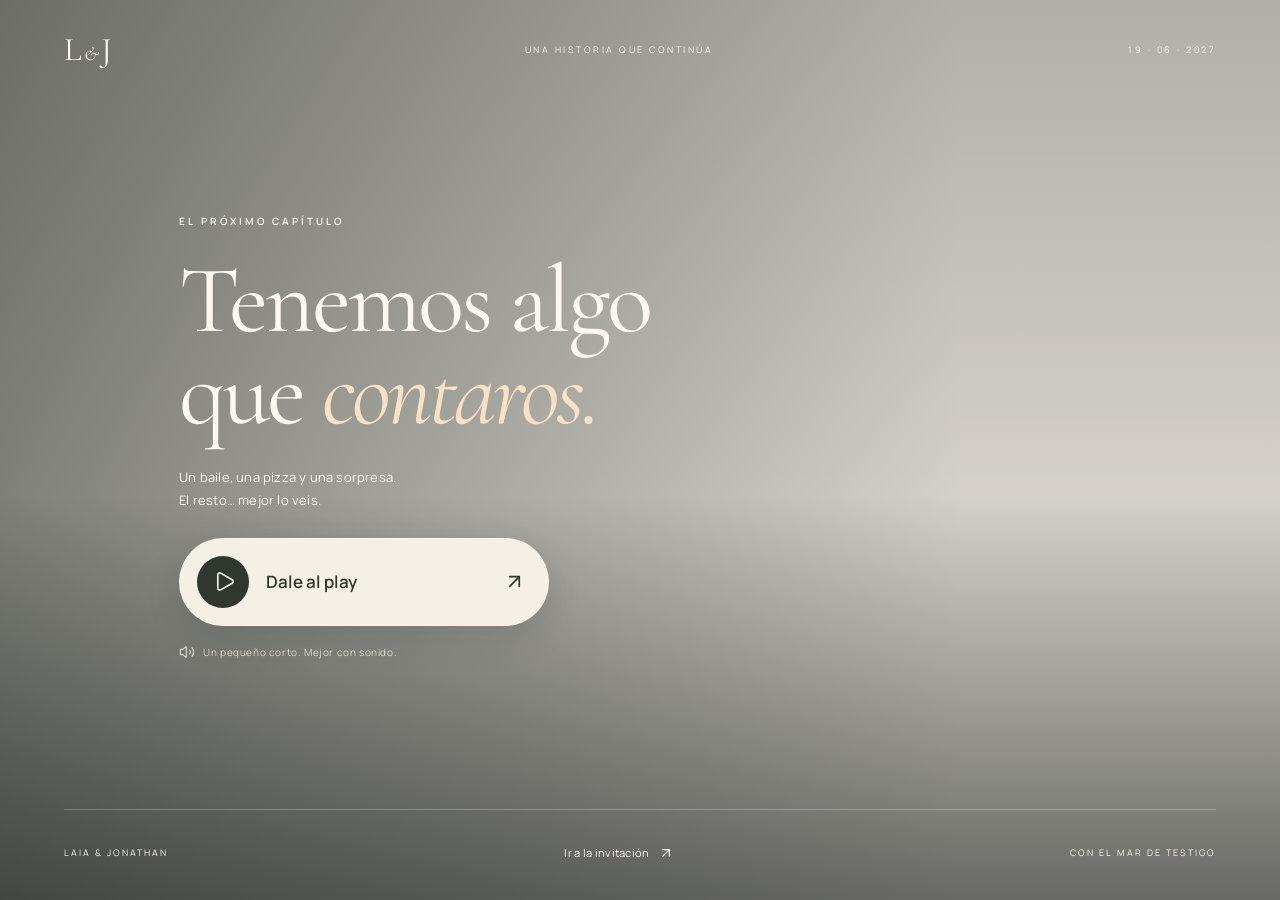
==== commit 69c66035: "Cambiar Ver película por Ver corto en toda la invitación" ====
--- a/index.template.html
+++ b/index.template.html
@@ -2,14 +2,14 @@
 <html lang="es">
 <head>
   <meta charset="utf-8"><meta name="viewport" content="width=device-width,initial-scale=1">
-  <title>¡Estáis invitados a una fiesta de cumpleaños!</title>
-  <meta name="description" content="El 19 de junio de 2027 tenemos algo que celebrar. Entrad para descubrir todos los detalles. ¡Os esperamos!">
+  <title>Estáis invitados a mi fiesta de cumpleaños</title>
+  <meta name="description" content="Accede para ver más detalles">
   <meta property="og:type" content="website">
   <meta property="og:locale" content="es_ES">
   <meta property="og:site_name" content="Una fiesta para recordar">
-  <meta property="og:title" content="¡Estáis invitados a una fiesta de cumpleaños! 🎉">
-  <meta property="og:description" content="El 19 de junio de 2027 tenemos algo que celebrar. Entrad para descubrir todos los detalles. ¡Os esperamos!">
-  <meta property="og:url" content="__SITE_ORIGIN__/?fiesta=cumple">
+  <meta property="og:title" content="Estáis invitados a mi fiesta de cumpleaños">
+  <meta property="og:description" content="Accede para ver más detalles">
+  <meta property="og:url" content="__SITE_ORIGIN__/?fiesta=detalles">
   <meta property="og:image" content="__SITE_ORIGIN__/assets/fiesta-preview.jpg">
   <meta property="og:image:secure_url" content="__SITE_ORIGIN__/assets/fiesta-preview.jpg">
   <meta property="og:image:type" content="image/jpeg">
@@ -17,8 +17,8 @@
   <meta property="og:image:height" content="675">
   <meta property="og:image:alt" content="Una playa al atardecer: el escenario de una celebración especial.">
   <meta name="twitter:card" content="summary_large_image">
-  <meta name="twitter:title" content="¡Estáis invitados a una fiesta de cumpleaños! 🎉">
-  <meta name="twitter:description" content="El 19 de junio de 2027 tenemos algo que celebrar. Entrad para descubrir todos los detalles. ¡Os esperamos!">
+  <meta name="twitter:title" content="Estáis invitados a mi fiesta de cumpleaños">
+  <meta name="twitter:description" content="Accede para ver más detalles">
   <meta name="twitter:image" content="__SITE_ORIGIN__/assets/fiesta-preview.jpg">
   <meta name="robots" content="noindex, nofollow">
   <meta name="theme-color" content="#292a23"><link rel="icon" href="data:image/svg+xml,%3Csvg xmlns='http://www.w3.org/2000/svg' viewBox='0 0 80 80'%3E%3Crect width='80' height='80' rx='40' fill='%23292a23'/%3E%3Ctext x='40' y='52' text-anchor='middle' font-family='serif' font-size='38' fill='%23f5efdf'%3ELJ%3C/text%3E%3C/svg%3E">
@@ -28,17 +28,22 @@
 <section class="welcome" id="welcome" aria-label="Bienvenida">
   <div class="shade"></div>
   <header class="intro-header"><a class="monogram" href="#" aria-label="Laia y Jonathan">L<span>&</span>J</a><span>UNA HISTORIA QUE CONTINÚA</span><span class="header-date">19 · 06 · 2027</span></header>
-  <div class="intro-copy"><p class="eyebrow">EL PRÓXIMO CAPÍTULO</p><h1>Tenemos algo<br>que <em>contaros.</em></h1><p class="intro-description">Un baile, una pizza y una sorpresa.<br>El resto… mejor lo veis.</p><button class="play-button" id="start"><span class="play-disc"><svg xmlns="http://www.w3.org/2000/svg" width="24" height="24" viewBox="0 0 24 24" fill="none" stroke="currentColor" stroke-width="1.75" stroke-linecap="round" stroke-linejoin="round" class="icon icon-play " aria-hidden="true" focusable="false"><path d="M5 5a2 2 0 0 1 3.008-1.728l11.997 6.998a2 2 0 0 1 .003 3.458l-12 7A2 2 0 0 1 5 19z" /></svg></span><span class="play-text">Dale al play</span><span class="button-arrow"><svg xmlns="http://www.w3.org/2000/svg" width="24" height="24" viewBox="0 0 24 24" fill="none" stroke="currentColor" stroke-width="1.75" stroke-linecap="round" stroke-linejoin="round" class="icon icon-arrow-up-right " aria-hidden="true" focusable="false"><path d="M7 7h10v10" /> <path d="M7 17 17 7" /></svg></span></button><p class="sound-note"><svg xmlns="http://www.w3.org/2000/svg" width="24" height="24" viewBox="0 0 24 24" fill="none" stroke="currentColor" stroke-width="1.75" stroke-linecap="round" stroke-linejoin="round" class="icon icon-volume-2 " aria-hidden="true" focusable="false"><path d="M11 4.702a.705.705 0 0 0-1.203-.498L6.413 7.587A1.4 1.4 0 0 1 5.416 8H3a1 1 0 0 0-1 1v6a1 1 0 0 0 1 1h2.416a1.4 1.4 0 0 1 .997.413l3.383 3.384A.705.705 0 0 0 11 19.298z" /> <path d="M16 9a5 5 0 0 1 0 6" /> <path d="M19.364 18.364a9 9 0 0 0 0-12.728" /></svg><span>Una pequeña película. Mejor con sonido.</span></p></div>
+  <div class="intro-copy"><p class="eyebrow">EL PRÓXIMO CAPÍTULO</p><h1>Tenemos algo<br>que <em>contaros.</em></h1><p class="intro-description">Un baile, una pizza y una sorpresa.<br>El resto… mejor lo veis.</p><button class="play-button" id="start"><span class="play-disc"><svg xmlns="http://www.w3.org/2000/svg" width="24" height="24" viewBox="0 0 24 24" fill="none" stroke="currentColor" stroke-width="1.75" stroke-linecap="round" stroke-linejoin="round" class="icon icon-play " aria-hidden="true" focusable="false"><path d="M5 5a2 2 0 0 1 3.008-1.728l11.997 6.998a2 2 0 0 1 .003 3.458l-12 7A2 2 0 0 1 5 19z" /></svg></span><span class="play-text">Dale al play</span><span class="button-arrow"><svg xmlns="http://www.w3.org/2000/svg" width="24" height="24" viewBox="0 0 24 24" fill="none" stroke="currentColor" stroke-width="1.75" stroke-linecap="round" stroke-linejoin="round" class="icon icon-arrow-up-right " aria-hidden="true" focusable="false"><path d="M7 7h10v10" /> <path d="M7 17 17 7" /></svg></span></button><p class="sound-note"><svg xmlns="http://www.w3.org/2000/svg" width="24" height="24" viewBox="0 0 24 24" fill="none" stroke="currentColor" stroke-width="1.75" stroke-linecap="round" stroke-linejoin="round" class="icon icon-volume-2 " aria-hidden="true" focusable="false"><path d="M11 4.702a.705.705 0 0 0-1.203-.498L6.413 7.587A1.4 1.4 0 0 1 5.416 8H3a1 1 0 0 0-1 1v6a1 1 0 0 0 1 1h2.416a1.4 1.4 0 0 1 .997.413l3.383 3.384A.705.705 0 0 0 11 19.298z" /> <path d="M16 9a5 5 0 0 1 0 6" /> <path d="M19.364 18.364a9 9 0 0 0 0-12.728" /></svg><span>Un pequeño corto. Mejor con sonido.</span></p></div>
   <footer class="intro-footer"><span>LAIA & JONATHAN</span><button class="text-button" id="skip-intro">Ir a la invitación <span aria-hidden="true"><svg xmlns="http://www.w3.org/2000/svg" width="24" height="24" viewBox="0 0 24 24" fill="none" stroke="currentColor" stroke-width="1.75" stroke-linecap="round" stroke-linejoin="round" class="icon icon-arrow-up-right " aria-hidden="true" focusable="false"><path d="M7 7h10v10" /> <path d="M7 17 17 7" /></svg></span></button><span class="footer-coordinate">CON EL MAR DE TESTIGO</span></footer>
 </section>
 <main id="invitation" hidden>
-  <nav class="main-nav"><a class="monogram" href="#home" aria-label="Inicio">L<span>&</span>J</a><div><a href="#story">Nuestra historia</a><a href="#day">El gran día</a><button class="text-button" id="replay-nav"><svg xmlns="http://www.w3.org/2000/svg" width="24" height="24" viewBox="0 0 24 24" fill="none" stroke="currentColor" stroke-width="1.75" stroke-linecap="round" stroke-linejoin="round" class="icon icon-rotate-ccw " aria-hidden="true" focusable="false"><path d="M3 12a9 9 0 1 0 9-9 9.75 9.75 0 0 0-6.74 2.74L3 8" /> <path d="M3 3v5h5" /></svg><span>Ver película</span></button></div></nav>
+  <nav class="main-nav"><a class="monogram" href="#home" aria-label="Inicio">L<span>&</span>J</a><div><a href="#story">Nuestra historia</a><a href="#day">El gran día</a><button class="text-button" id="replay-nav"><svg xmlns="http://www.w3.org/2000/svg" width="24" height="24" viewBox="0 0 24 24" fill="none" stroke="currentColor" stroke-width="1.75" stroke-linecap="round" stroke-linejoin="round" class="icon icon-rotate-ccw " aria-hidden="true" focusable="false"><path d="M3 12a9 9 0 1 0 9-9 9.75 9.75 0 0 0-6.74 2.74L3 8" /> <path d="M3 3v5h5" /></svg><span>Ver corto</span></button></div></nav>
   <section class="announcement" id="home"><p class="eyebrow">AHORA SÍ, ES OFICIAL</p><h2>Laia <em>&</em><br>Jonathan</h2><div class="announcement-bottom"><span>Nos casamos.</span><p>Y de todas las cosas bonitas de ese día,<br>una será compartirlo con vosotros.</p></div><div class="date-line"><span>SÁBADO</span><strong>19.06.2027</strong><span>GUARDAD LA FECHA</span></div><a class="scroll-link" href="#story"><span>Aquí empieza lo bueno</span><svg xmlns="http://www.w3.org/2000/svg" width="24" height="24" viewBox="0 0 24 24" fill="none" stroke="currentColor" stroke-width="1.75" stroke-linecap="round" stroke-linejoin="round" class="icon icon-arrow-down " aria-hidden="true" focusable="false"><path d="M12 5v14" /> <path d="m19 12-7 7-7-7" /></svg></a></section>
-  <section class="story section" id="story"><div><p class="eyebrow">MUY NOSOTROS</p><h2>Un baile.<br>Una pizza.<br><em>Un sí para siempre.</em></h2></div><div class="story-text"><p>No necesitábamos un gran escenario. Solo la playa, algo que bailar y una pizza para compartir.</p><p>Así os lo queríamos contar. Y así queremos celebrar lo que viene: con alegría, con los nuestros y con muchas ganas de pasarlo bien.</p><button class="outline-button" id="replay-story"><svg xmlns="http://www.w3.org/2000/svg" width="24" height="24" viewBox="0 0 24 24" fill="none" stroke="currentColor" stroke-width="1.75" stroke-linecap="round" stroke-linejoin="round" class="icon icon-rotate-ccw " aria-hidden="true" focusable="false"><path d="M3 12a9 9 0 1 0 9-9 9.75 9.75 0 0 0-6.74 2.74L3 8" /> <path d="M3 3v5h5" /></svg><span>Volver a ver nuestra película</span></button></div></section>
+  <section class="story section" id="story"><div><p class="eyebrow">MUY NOSOTROS</p><h2>Un baile.<br>Una pizza.<br><em>Un sí para siempre.</em></h2></div><div class="story-text"><p>No necesitábamos un gran escenario. Solo la playa, algo que bailar y una pizza para compartir.</p><p>Así os lo queríamos contar. Y así queremos celebrar lo que viene: con alegría, con los nuestros y con muchas ganas de pasarlo bien.</p><button class="outline-button" id="replay-story"><svg xmlns="http://www.w3.org/2000/svg" width="24" height="24" viewBox="0 0 24 24" fill="none" stroke="currentColor" stroke-width="1.75" stroke-linecap="round" stroke-linejoin="round" class="icon icon-rotate-ccw " aria-hidden="true" focusable="false"><path d="M3 12a9 9 0 1 0 9-9 9.75 9.75 0 0 0-6.74 2.74L3 8" /> <path d="M3 3v5h5" /></svg><span>Volver a ver nuestro corto</span></button></div></section>
   <section class="photo-break" aria-label="Nuestra playa al atardecer"><p>Hay momentos que lo cambian todo.</p><span>ESTE ES UNO DE ELLOS.</span></section>
-  <section class="day section" id="day"><p class="eyebrow">UNA FECHA, MUCHAS GANAS</p><h2>Nos vemos<br>el <em>19 de junio.</em></h2><div class="day-layout"><div class="calendar"><span>JUNIO 2027</span><strong>19</strong><span>SÁBADO</span><a class="outline-button" href="boda.ics" download><svg xmlns="http://www.w3.org/2000/svg" width="24" height="24" viewBox="0 0 24 24" fill="none" stroke="currentColor" stroke-width="1.75" stroke-linecap="round" stroke-linejoin="round" class="icon icon-calendar-days " aria-hidden="true" focusable="false"><path d="M8 2v3" /> <path d="M16 2v3" /> <rect x="3" y="3" width="18" height="18" rx="2" /> <path d="M3 9h18" /> <path d="M8 13h.01" /> <path d="M12 13h.01" /> <path d="M16 13h.01" /> <path d="M8 17h.01" /> <path d="M12 17h.01" /> <path d="M16 17h.01" /></svg><span>Guardar en el calendario</span><svg xmlns="http://www.w3.org/2000/svg" width="24" height="24" viewBox="0 0 24 24" fill="none" stroke="currentColor" stroke-width="1.75" stroke-linecap="round" stroke-linejoin="round" class="icon icon-arrow-up-right " aria-hidden="true" focusable="false"><path d="M7 7h10v10" /> <path d="M7 17 17 7" /></svg></a></div><div class="day-details"><article><span class="detail-number">01</span><div><h3>El lugar</h3><p id="venue-copy">Estamos preparando un día muy especial. Pronto os contaremos dónde lo celebraremos.</p><a id="map-link" class="detail-link" hidden target="_blank" rel="noopener"><svg xmlns="http://www.w3.org/2000/svg" width="24" height="24" viewBox="0 0 24 24" fill="none" stroke="currentColor" stroke-width="1.75" stroke-linecap="round" stroke-linejoin="round" class="icon icon-map-pin " aria-hidden="true" focusable="false"><path d="M20 10c0 4.993-5.539 10.193-7.399 11.799a1 1 0 0 1-1.202 0C9.539 20.193 4 14.993 4 10a8 8 0 0 1 16 0" /> <circle cx="12" cy="10" r="3" /></svg><span>Cómo llegar</span><svg xmlns="http://www.w3.org/2000/svg" width="24" height="24" viewBox="0 0 24 24" fill="none" stroke="currentColor" stroke-width="1.75" stroke-linecap="round" stroke-linejoin="round" class="icon icon-arrow-up-right " aria-hidden="true" focusable="false"><path d="M7 7h10v10" /> <path d="M7 17 17 7" /></svg></a></div></article><article><span class="detail-number">02</span><div><h3>Un día para recordar</h3><div class="arrival-times"><div><strong>18:00</strong><span>Llegada de invitados</span></div><div><strong>18:30</strong><span>La ceremonia</span></div></div><p id="schedule-copy">El horario y la información para acompañarnos estarán aquí en cuanto lo tengamos todo listo.</p></div></article><article><span class="detail-number">03</span><div><h3>¿Nos acompañáis?</h3><p id="rsvp-copy">Más adelante podréis confirmar vuestra asistencia desde aquí. De momento, ¡reservad la fecha!</p><a id="rsvp-link" class="outline-button rsvp-button" hidden target="_blank" rel="noopener"><svg xmlns="http://www.w3.org/2000/svg" width="24" height="24" viewBox="0 0 24 24" fill="none" stroke="currentColor" stroke-width="1.75" stroke-linecap="round" stroke-linejoin="round" class="icon icon-message-circle " aria-hidden="true" focusable="false"><path d="M2.992 16.342a2 2 0 0 1 .094 1.167l-1.065 3.29a1 1 0 0 0 1.236 1.168l3.413-.998a2 2 0 0 1 1.099.092 10 10 0 1 0-4.777-4.719" /></svg><span>¡Nos apuntamos!</span><svg xmlns="http://www.w3.org/2000/svg" width="24" height="24" viewBox="0 0 24 24" fill="none" stroke="currentColor" stroke-width="1.75" stroke-linecap="round" stroke-linejoin="round" class="icon icon-arrow-up-right " aria-hidden="true" focusable="false"><path d="M7 7h10v10" /> <path d="M7 17 17 7" /></svg></a></div></article></div></div></section>
+  <section class="day section" id="day"><div class="day-layout"><div class="day-intro"><p class="eyebrow">UNA FECHA, MUCHAS GANAS</p><h2>Nos vemos<br>el <em>19 de junio.</em></h2><div class="calendar"><span>JUNIO 2027</span><strong>19</strong><span>SÁBADO</span><a class="outline-button" href="boda.ics" download><svg xmlns="http://www.w3.org/2000/svg" width="24" height="24" viewBox="0 0 24 24" fill="none" stroke="currentColor" stroke-width="1.75" stroke-linecap="round" stroke-linejoin="round" class="icon icon-calendar-days " aria-hidden="true" focusable="false"><path d="M8 2v3" /> <path d="M16 2v3" /> <rect x="3" y="3" width="18" height="18" rx="2" /> <path d="M3 9h18" /> <path d="M8 13h.01" /> <path d="M12 13h.01" /> <path d="M16 13h.01" /> <path d="M8 17h.01" /> <path d="M12 17h.01" /> <path d="M16 17h.01" /></svg><span>Guardar en el calendario</span><svg xmlns="http://www.w3.org/2000/svg" width="24" height="24" viewBox="0 0 24 24" fill="none" stroke="currentColor" stroke-width="1.75" stroke-linecap="round" stroke-linejoin="round" class="icon icon-arrow-up-right " aria-hidden="true" focusable="false"><path d="M7 7h10v10" /> <path d="M7 17 17 7" /></svg></a></div></div><div class="day-details"><article><span class="detail-number">01</span><div><h3>El lugar</h3><p id="venue-copy">Masia La Costa Miralles · 08787 Santa Maria de Miralles, Barcelona</p><a id="map-link" class="detail-link" hidden target="_blank" rel="noopener"><svg xmlns="http://www.w3.org/2000/svg" width="24" height="24" viewBox="0 0 24 24" fill="none" stroke="currentColor" stroke-width="1.75" stroke-linecap="round" stroke-linejoin="round" class="icon icon-map-pin " aria-hidden="true" focusable="false"><path d="M20 10c0 4.993-5.539 10.193-7.399 11.799a1 1 0 0 1-1.202 0C9.539 20.193 4 14.993 4 10a8 8 0 0 1 16 0" /> <circle cx="12" cy="10" r="3" /></svg><span>Cómo llegar</span><svg xmlns="http://www.w3.org/2000/svg" width="24" height="24" viewBox="0 0 24 24" fill="none" stroke="currentColor" stroke-width="1.75" stroke-linecap="round" stroke-linejoin="round" class="icon icon-arrow-up-right " aria-hidden="true" focusable="false"><path d="M7 7h10v10" /> <path d="M7 17 17 7" /></svg></a></div></article><article><span class="detail-number">02</span><div><h3>Un día para recordar</h3><ol class="wedding-program" aria-label="Programa de la boda">
+<li><h4><span>18:00 h</span> · Recepción de invitados</h4><p>Os esperamos para compartir juntos este día tan especial.</p></li>
+<li><h4><span>18:30 h</span> · Ceremonia</h4><p>El momento en el que daremos comienzo a esta nueva aventura.</p></li>
+<li><h4><span>A continuación</span> · Aperitivo y cena cóctel</h4><p>Un momento para disfrutar, brindar, conversar y celebrar alrededor de una buena mesa.</p></li>
+<li><h4>Y después… <em>¡la fiesta!</em></h4><p>La música, el baile y las ganas de pasarlo bien pondrán el broche de oro a una noche inolvidable.</p></li>
+</ol></div></article><article><span class="detail-number">03</span><div><h3>¿Nos acompañáis?</h3><p id="rsvp-copy">¡Nos hará mucha ilusión teneros allí! Confirmad por WhatsApp e indicad vuestros nombres.</p><a id="rsvp-link" class="outline-button rsvp-button" hidden target="_blank" rel="noopener"><svg xmlns="http://www.w3.org/2000/svg" width="24" height="24" viewBox="0 0 24 24" fill="none" stroke="currentColor" stroke-width="1.75" stroke-linecap="round" stroke-linejoin="round" class="icon icon-message-circle " aria-hidden="true" focusable="false"><path d="M2.992 16.342a2 2 0 0 1 .094 1.167l-1.065 3.29a1 1 0 0 0 1.236 1.168l3.413-.998a2 2 0 0 1 1.099.092 10 10 0 1 0-4.777-4.719" /></svg><span>¡Nos apuntamos!</span><svg xmlns="http://www.w3.org/2000/svg" width="24" height="24" viewBox="0 0 24 24" fill="none" stroke="currentColor" stroke-width="1.75" stroke-linecap="round" stroke-linejoin="round" class="icon icon-arrow-up-right " aria-hidden="true" focusable="false"><path d="M7 7h10v10" /> <path d="M7 17 17 7" /></svg></a></div></article></div></div></section>
   <footer class="closing"><p class="eyebrow">LO MEJOR ESTÁ POR VENIR</p><p class="closing-title">Con vosotros,<br><em>todavía mejor.</em></p><span>LAIA & JONATHAN · 19.06.2027</span><button class="text-button" id="back-cover"><span>Volver al principio</span><svg xmlns="http://www.w3.org/2000/svg" width="24" height="24" viewBox="0 0 24 24" fill="none" stroke="currentColor" stroke-width="1.75" stroke-linecap="round" stroke-linejoin="round" class="icon icon-arrow-up " aria-hidden="true" focusable="false"><path d="m5 12 7-7 7 7" /> <path d="M12 19V5" /></svg></button></footer>
 </main>
-<dialog id="cinema" aria-label="Nuestra película"><div class="cinema-bar"><span>LAIA & JONATHAN · NUESTRA PELÍCULA</span><button id="close-cinema" aria-label="Cerrar vídeo"><span>Cerrar</span><svg xmlns="http://www.w3.org/2000/svg" width="24" height="24" viewBox="0 0 24 24" fill="none" stroke="currentColor" stroke-width="1.75" stroke-linecap="round" stroke-linejoin="round" class="icon icon-x " aria-hidden="true" focusable="false"><path d="M18 6 6 18" /> <path d="m6 6 12 12" /></svg></button></div><div class="orientation" id="orientation"><div class="turn-phone" aria-hidden="true"><svg xmlns="http://www.w3.org/2000/svg" width="24" height="24" viewBox="0 0 24 24" fill="none" stroke="currentColor" stroke-width="1.75" stroke-linecap="round" stroke-linejoin="round" class="icon icon-smartphone phone-outline" aria-hidden="true" focusable="false"><rect width="14" height="20" x="5" y="2" rx="2" ry="2" /> <path d="M12 18h.01" /></svg><svg xmlns="http://www.w3.org/2000/svg" width="24" height="24" viewBox="0 0 24 24" fill="none" stroke="currentColor" stroke-width="1.75" stroke-linecap="round" stroke-linejoin="round" class="icon icon-rotate-ccw phone-rotation" aria-hidden="true" focusable="false"><path d="M3 12a9 9 0 1 0 9-9 9.75 9.75 0 0 0-6.74 2.74L3 8" /> <path d="M3 3v5h5" /></svg></div><p class="eyebrow">PONEOS CÓMODOS</p><h2>Girad el móvil.<br><em>Empieza lo nuestro.</em></h2><p id="orientation-note">Mejor en horizontal y con el sonido activado.</p><button class="light-button" id="play-now"><span class="play-now-label">Ver la película</span><svg xmlns="http://www.w3.org/2000/svg" width="24" height="24" viewBox="0 0 24 24" fill="none" stroke="currentColor" stroke-width="1.75" stroke-linecap="round" stroke-linejoin="round" class="icon icon-play " aria-hidden="true" focusable="false"><path d="M5 5a2 2 0 0 1 3.008-1.728l11.997 6.998a2 2 0 0 1 .003 3.458l-12 7A2 2 0 0 1 5 19z" /></svg></button><button class="text-button" id="vertical">Continuar en vertical</button></div><div class="video-wrap" id="video-wrap" hidden><video id="film" controls preload="metadata" poster="assets/playa.png"></video><p class="video-error" id="video-error" hidden>La película todavía no está disponible. Pronto podréis verla aquí.</p></div><div class="cinema-next"><button class="text-button" id="continue"><span>Descubrir la invitación</span><svg xmlns="http://www.w3.org/2000/svg" width="24" height="24" viewBox="0 0 24 24" fill="none" stroke="currentColor" stroke-width="1.75" stroke-linecap="round" stroke-linejoin="round" class="icon icon-arrow-right " aria-hidden="true" focusable="false"><path d="M5 12h14" /> <path d="m12 5 7 7-7 7" /></svg></button></div></dialog>
-<noscript><div class="no-script">Laia y Jonathan · Nos casamos el 19 de junio de 2027. Activa JavaScript para ver la película y la invitación completa.</div></noscript>
+<dialog id="cinema" aria-label="Nuestro corto"><div class="cinema-bar"><span>LAIA & JONATHAN · NUESTRO CORTO</span><button id="close-cinema" aria-label="Cerrar vídeo"><span>Cerrar</span><svg xmlns="http://www.w3.org/2000/svg" width="24" height="24" viewBox="0 0 24 24" fill="none" stroke="currentColor" stroke-width="1.75" stroke-linecap="round" stroke-linejoin="round" class="icon icon-x " aria-hidden="true" focusable="false"><path d="M18 6 6 18" /> <path d="m6 6 12 12" /></svg></button></div><div class="orientation" id="orientation"><div class="turn-phone" aria-hidden="true"><svg xmlns="http://www.w3.org/2000/svg" width="24" height="24" viewBox="0 0 24 24" fill="none" stroke="currentColor" stroke-width="1.75" stroke-linecap="round" stroke-linejoin="round" class="icon icon-smartphone phone-outline" aria-hidden="true" focusable="false"><rect width="14" height="20" x="5" y="2" rx="2" ry="2" /> <path d="M12 18h.01" /></svg><svg xmlns="http://www.w3.org/2000/svg" width="24" height="24" viewBox="0 0 24 24" fill="none" stroke="currentColor" stroke-width="1.75" stroke-linecap="round" stroke-linejoin="round" class="icon icon-rotate-ccw phone-rotation" aria-hidden="true" focusable="false"><path d="M3 12a9 9 0 1 0 9-9 9.75 9.75 0 0 0-6.74 2.74L3 8" /> <path d="M3 3v5h5" /></svg></div><p class="eyebrow">PONEOS CÓMODOS</p><h2>Girad el móvil.<br><em>Empieza lo nuestro.</em></h2><p id="orientation-note">Mejor en horizontal y con el sonido activado.</p><button class="light-button" id="play-now"><span class="play-now-label">Ver corto</span><svg xmlns="http://www.w3.org/2000/svg" width="24" height="24" viewBox="0 0 24 24" fill="none" stroke="currentColor" stroke-width="1.75" stroke-linecap="round" stroke-linejoin="round" class="icon icon-play " aria-hidden="true" focusable="false"><path d="M5 5a2 2 0 0 1 3.008-1.728l11.997 6.998a2 2 0 0 1 .003 3.458l-12 7A2 2 0 0 1 5 19z" /></svg></button><button class="text-button" id="vertical">Continuar en vertical</button></div><div class="video-wrap" id="video-wrap" hidden><video id="film" controls preload="metadata" poster="assets/playa.png"></video><p class="video-error" id="video-error" hidden>El corto todavía no está disponible. Pronto podréis verlo aquí.</p></div><div class="cinema-next"><button class="text-button" id="continue"><span>Descubrir la invitación</span><svg xmlns="http://www.w3.org/2000/svg" width="24" height="24" viewBox="0 0 24 24" fill="none" stroke="currentColor" stroke-width="1.75" stroke-linecap="round" stroke-linejoin="round" class="icon icon-arrow-right " aria-hidden="true" focusable="false"><path d="M5 12h14" /> <path d="m12 5 7 7-7 7" /></svg></button></div></dialog>
+<noscript><div class="no-script">Laia y Jonathan · Nos casamos el 19 de junio de 2027. Activa JavaScript para ver el corto y la invitación completa.</div></noscript>
 </body></html>
--- a/style.css
+++ b/style.css
@@ -4,3 +4,9 @@
 .arrival-times{display:flex;gap:32px;margin:20px 0}.arrival-times>div{display:flex;flex-direction:column;gap:5px}.arrival-times strong{font-family:var(--serif);font-size:38px;font-weight:400;line-height:1}.arrival-times span{font-size:10px;color:#73796b}.rsvp-button{background:var(--ink);color:var(--cream);border-color:var(--ink);font-size:12px;min-height:48px;padding:16px 25px;letter-spacing:.3px}.rsvp-button:hover{background:#46503e}
 /* Lucide icons and larger, touch-friendly cinema controls. */
 .icon{width:20px;height:20px;flex:0 0 auto;vertical-align:middle}.play-button{width:min(100%,370px);min-width:0;min-height:88px;gap:17px;padding:16px 22px 16px 17px;border-radius:999px;border:1px solid #fff8eb99;font-size:17px;font-weight:600;box-shadow:0 12px 35px #10191225;transition:background .2s,transform .2s}.play-button:hover{transform:translateY(-2px)}.play-disc{width:52px;height:52px;border-radius:50%;display:grid;place-items:center;background:var(--ink);color:var(--cream);flex-shrink:0}.play-disc .icon{width:23px;height:23px;margin-left:3px}.play-text{white-space:nowrap}.button-arrow{margin-left:auto;display:inline-flex}.button-arrow .icon{width:23px;height:23px}.sound-note{display:flex;align-items:center;gap:8px;font-size:10px;margin-top:17px}.sound-note .icon{width:16px;height:16px}.text-button{display:inline-flex;align-items:center;justify-content:center;gap:8px;min-height:44px}.text-button .icon{width:16px;height:16px}.outline-button{gap:10px;min-height:48px}.outline-button .icon{width:18px;height:18px}.detail-link{display:inline-flex;align-items:center;gap:7px;min-height:44px}.detail-link .icon{width:16px;height:16px}.scroll-link .icon{width:14px;height:14px;margin-left:8px}.closing .text-button{display:flex}.cinema-bar button{display:inline-flex;align-items:center;gap:8px;min-height:44px}.cinema-bar .icon{width:19px;height:19px}.turn-phone{position:relative;width:100px;height:88px;margin-bottom:25px;display:grid;place-items:center;color:#dce0cb}.turn-phone .phone-outline{width:43px;height:65px;animation:turn-phone 3s ease-in-out infinite}.turn-phone .phone-rotation{position:absolute;width:29px;height:29px;right:0;top:0;opacity:.65}.light-button{display:inline-flex;align-items:center;justify-content:center;gap:18px;min-width:280px;min-height:66px;padding:18px 26px;border-radius:999px;font-size:14px;font-weight:600}.light-button .icon{width:23px;height:23px}.light-button[aria-busy=true]{opacity:.65;cursor:wait}.orientation>.text-button{font-size:11px}.fullscreen-button{display:inline-flex;align-items:center;gap:8px;min-height:44px;border:1px solid #75816e;background:#303a30;color:var(--cream);font-size:11px;padding:10px 14px}.fullscreen-button .icon{width:18px;height:18px}.video-quality a{display:inline-flex;align-items:center;gap:5px;min-height:44px}.video-quality a .icon{width:14px;height:14px}.video-quality select{min-height:44px}.video-quality{gap:12px}.video-wrap video:fullscreen{width:100vw;height:100vh;object-fit:contain;background:#000}.video-wrap video:-webkit-full-screen{width:100vw;height:100vh;object-fit:contain;background:#000}@keyframes turn-phone{0%,20%,100%{transform:rotate(0deg)}50%,75%{transform:rotate(90deg)}}@media(max-width:700px){.play-button{width:100%;max-width:370px;min-height:86px;padding:16px 20px 16px 16px;font-size:17px}.intro-copy{max-width:390px}.light-button{min-width:0;width:min(100%,340px);min-height:66px}.video-quality{left:14px;right:14px;gap:8px}.video-quality a{font-size:9px}.fullscreen-button{font-size:10px;padding-inline:10px}.fullscreen-button .icon{width:16px;height:16px}.intro-footer .text-button{font-size:10px}.video-wrap{padding-bottom:175px}}@media(max-height:500px) and (orientation:landscape){.turn-phone{display:none}.orientation .light-button{padding:12px 24px;min-height:52px;width:auto;min-width:260px}.video-quality{bottom:38px;gap:8px}.video-quality select,.fullscreen-button,.video-quality a{min-height:34px}.video-wrap{padding-bottom:110px}.orientation>.text-button{min-height:36px}}@media(prefers-reduced-motion:reduce){.turn-phone .phone-outline{animation:none;transform:rotate(90deg)}.play-button{transition:none}.play-button:hover{transform:none}}
+
+/* Programa de la celebración. */
+.day-details article>div{min-width:0}.wedding-program{list-style:none;padding:0;margin:22px 0 0}.wedding-program li{position:relative;padding:0 0 24px 22px;border-left:1px solid var(--line)}.wedding-program li:last-child{padding-bottom:0;border-left-color:transparent}.wedding-program li::before{content:"";position:absolute;left:-4px;top:7px;width:7px;height:7px;border-radius:50%;background:#a78462}.wedding-program h4{font-size:13px;font-weight:600;line-height:1.8;margin:0 0 6px;text-wrap:pretty}.wedding-program h4 span{white-space:nowrap}.wedding-program h4 em{font-family:var(--serif);font-size:23px}.wedding-program p{margin:0;text-wrap:pretty}@media(max-width:700px){.wedding-program li{padding-left:18px}.wedding-program h4{font-size:12px}}
+
+/* Alinear los detalles con el inicio de la columna de la fecha. */
+.day-layout{margin-top:0;align-items:start}.day-intro>.eyebrow{color:var(--muted)}.day-intro .calendar{margin-top:50px}@media(max-width:700px){.day-intro .calendar{margin-top:38px}}
